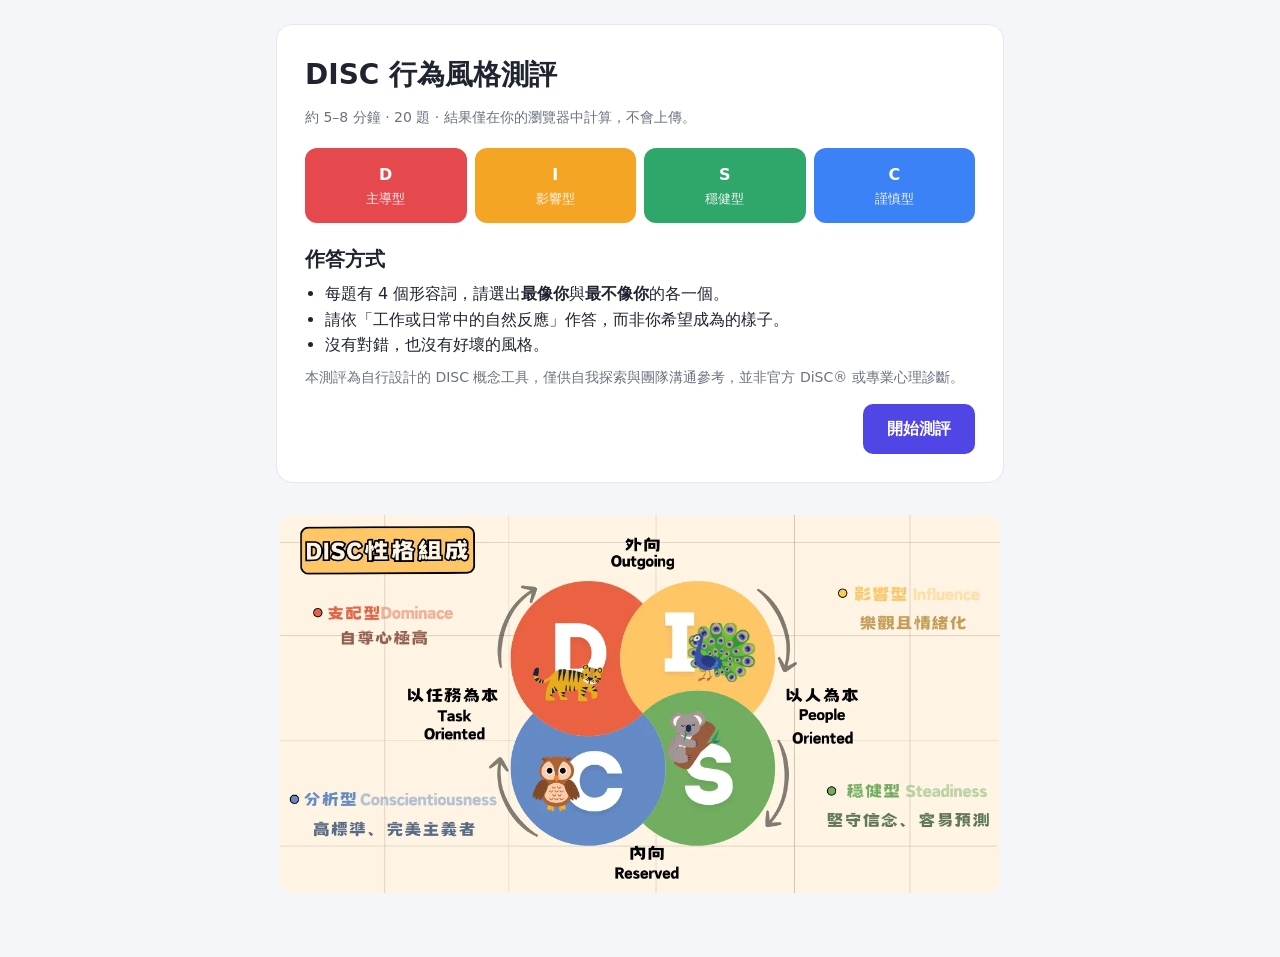
==== index.html @ 5b5394c9 "Add files via upload" ====
<!DOCTYPE html>
<html lang="zh-Hant">
<head>
<meta charset="UTF-8">
<meta name="viewport" content="width=device-width, initial-scale=1">
<title>DISC 行為風格測評</title>
<style>
  :root {
    --bg:#f5f6fa; --card:#fff; --text:#1f2430; --muted:#6b7280; --line:#e5e7eb;
    --D:#e5484d; --I:#f5a524; --S:#2fa66a; --C:#3b82f6; --accent:#4f46e5;
  }
  @media (prefers-color-scheme: dark) {
    :root { --bg:#12141a; --card:#1c1f28; --text:#eceef4; --muted:#9aa1b0; --line:#2c303c; }
  }
  * { box-sizing:border-box; }
  body { margin:0; background:var(--bg); color:var(--text);
    font-family:"Noto Sans TC","Microsoft JhengHei",system-ui,sans-serif; line-height:1.6; }
  .wrap { max-width:760px; margin:0 auto; padding:24px 16px 64px; }
  .card { background:var(--card); border:1px solid var(--line); border-radius:16px; padding:28px; }
  .footer-img { display:block; width:100%; max-width:720px; height:auto; margin:32px auto 0; border-radius:12px; }
  h1 { margin:0 0 8px; font-size:28px; }
  h2 { margin:0 0 4px; font-size:20px; }
  p { margin:8px 0; }
  .muted { color:var(--muted); font-size:14px; }
  .quad { display:grid; grid-template-columns:repeat(4,1fr); gap:8px; margin:20px 0; }
  .quad div { border-radius:12px; padding:14px 6px; text-align:center; color:#fff; font-weight:700; }
  .quad small { display:block; font-weight:400; opacity:.9; }
  button { font:inherit; cursor:pointer; border:0; border-radius:10px; padding:12px 24px;
    background:var(--accent); color:#fff; font-weight:600; }
  button.ghost { background:transparent; color:var(--text); border:1px solid var(--line); }
  button:disabled { opacity:.4; cursor:not-allowed; }
  .bar { height:8px; background:var(--line); border-radius:99px; overflow:hidden; margin:12px 0 20px; }
  .bar i { display:block; height:100%; background:var(--accent); width:0; transition:width .3s; }
  table { width:100%; border-collapse:collapse; margin:12px 0; }
  th { font-size:13px; color:var(--muted); font-weight:500; padding:4px 8px; }
  td { padding:10px 8px; border-top:1px solid var(--line); }
  td.pick { text-align:center; width:64px; }
  input[type=radio] { width:20px; height:20px; accent-color:var(--accent); cursor:pointer; }
  input[type=radio]:disabled { opacity:.25; cursor:not-allowed; }
  .row { display:flex; justify-content:space-between; gap:12px; margin-top:16px; flex-wrap:wrap; }
  .res-bar { display:flex; align-items:center; gap:10px; margin:10px 0; }
  .res-bar b { width:110px; flex:none; }
  .res-bar .track { flex:1; height:22px; background:var(--line); border-radius:8px; overflow:hidden; }
  .res-bar .fill { height:100%; border-radius:8px; }
  .res-bar span { width:44px; text-align:right; font-variant-numeric:tabular-nums; }
  .tag { display:inline-block; color:#fff; border-radius:8px; padding:2px 10px; font-weight:700; margin-right:6px; }
  ul { padding-left:20px; margin:6px 0; }
  .hidden { display:none; }
  @media print { button, .bar { display:none; } body { background:#fff; } }
</style>
</head>
<body>
<div class="wrap">

  <section id="intro" class="card">
    <h1>DISC 行為風格測評</h1>
    <p class="muted">約 5–8 分鐘 · 20 題 · 結果僅在你的瀏覽器中計算，不會上傳。</p>
    <div class="quad">
      <div style="background:var(--D)">D<small>主導型</small></div>
      <div style="background:var(--I)">I<small>影響型</small></div>
      <div style="background:var(--S)">S<small>穩健型</small></div>
      <div style="background:var(--C)">C<small>謹慎型</small></div>
    </div>
    <h2>作答方式</h2>
    <ul>
      <li>每題有 4 個形容詞，請選出<b>最像你</b>與<b>最不像你</b>的各一個。</li>
      <li>請依「工作或日常中的自然反應」作答，而非你希望成為的樣子。</li>
      <li>沒有對錯，也沒有好壞的風格。</li>
    </ul>
    <p class="muted">本測評為自行設計的 DISC 概念工具，僅供自我探索與團隊溝通參考，並非官方 DiSC® 或專業心理診斷。</p>
    <div class="row"><span></span><button id="start">開始測評</button></div>
  </section>

  <section id="quiz" class="card hidden">
    <div class="muted" id="progressText"></div>
    <div class="bar"><i id="progressBar"></i></div>
    <h2>哪一個最像你？哪一個最不像你？</h2>
    <table>
      <thead><tr><th style="text-align:left">形容詞</th><th>最像</th><th>最不像</th></tr></thead>
      <tbody id="options"></tbody>
    </table>
    <div class="row">
      <button class="ghost" id="prev">上一題</button>
      <button id="next" disabled>下一題</button>
    </div>
  </section>

  <section id="result" class="card hidden"></section>

  <img class="footer-img" src="人類圖-1-1.webp" alt="DISC 性格組成：支配型、影響型、穩健型、分析型">

</div>

<script>
const TYPES = {
  D:{name:"主導型 Dominance",color:"var(--D)",
     summary:"你重視結果與速度，喜歡掌控局面、迎接挑戰，做決定果斷直接。",
     strengths:["行動力強、決策迅速","敢於承擔風險與責任","目標導向，能推動事情向前"],
     watch:["可能顯得強勢或缺乏耐心","容易忽略他人感受與細節"],
     tips:"溝通時：直接講重點與結果，給予選擇與自主權。"},
  I:{name:"影響型 Influence",color:"var(--I)",
     summary:"你熱情外向、善於表達，重視人際互動與被認可，能帶動團隊氣氛。",
     strengths:["感染力強、善於激勵他人","樂觀、富創意","擅長建立人脈與說服"],
     watch:["可能不夠專注於細節與執行","容易衝動或難以按時完成"],
     tips:"溝通時：保持友善與熱度，給予肯定，並留空間讓對方發表想法。"},
  S:{name:"穩健型 Steadiness",color:"var(--S)",
     summary:"你耐心可靠、重視和諧與合作，是團隊中穩定、體貼的支持力量。",
     strengths:["善於傾聽、值得信賴","穩定持久、忠誠","能化解衝突、支持他人"],
     watch:["面對變動可能較慢適應","不易表達異議或拒絕他人"],
     tips:"溝通時：給予充分時間與安全感，說明變動的原因並循序漸進。"},
  C:{name:"謹慎型 Conscientiousness",color:"var(--C)",
     summary:"你重視品質、邏輯與正確性，做事有條理，決策前會仔細分析。",
     strengths:["嚴謹精確、注重細節","分析力與規劃力強","遵守標準，品質穩定"],
     watch:["可能過度追求完美而拖延","顯得挑剔或較不易表達情感"],
     tips:"溝通時：提供事實與數據，給予思考時間，保持條理清楚。"}
};

const WORDS = {
  D:["果斷","直接","強勢","好競爭","有決心","敢冒險","追求結果","獨立","自信","愛主導","大膽","坦率","急性子","要求高","行動導向","愛挑戰","有魄力","堅定","勇於承擔","重效率"],
  I:["熱情","外向","樂觀","健談","有說服力","活潑","愛社交","幽默","富想像力","鼓舞人心","親切","有感染力","愛表達","隨性","好玩","充滿活力","善於激勵","開朗","喜歡被讚賞","創意十足"],
  S:["耐心","體貼","穩定","忠誠","好相處","善於傾聽","溫和","可靠","支持他人","謙和","平靜","包容","願意配合","知足","重和諧","持之以恆","細心關懷","低調","守信","不愛衝突"],
  C:["謹慎","精確","有條理","善分析","講邏輯","完美主義","重細節","守規則","客觀","嚴謹","理性","重品質","有系統","愛思考","保守","注重事實","按部就班","審慎","講求準確","自律"]
};

function shuffle(a){ a=a.slice(); for(let i=a.length-1;i>0;i--){const j=Math.floor(Math.random()*(i+1));[a[i],a[j]]=[a[j],a[i]];} return a; }

const N = 20;
const questions = Array.from({length:N},(_,i)=>
  shuffle(["D","I","S","C"]).map(t=>({t,w:WORDS[t][i]})));
const answers = Array.from({length:N},()=>({most:null,least:null}));
let cur = 0;

const $ = id => document.getElementById(id);
const show = id => ["intro","quiz","result"].forEach(s=>$(s).classList.toggle("hidden",s!==id));

function render(){
  $("progressText").textContent = `第 ${cur+1} / ${N} 題`;
  $("progressBar").style.width = (cur/N*100)+"%";
  const a = answers[cur];
  $("options").innerHTML = questions[cur].map((o,k)=>`
    <tr><td>${o.w}</td>
      <td class="pick"><input type="radio" name="most" value="${k}" ${a.most===k?"checked":""} ${a.least===k?"disabled":""}></td>
      <td class="pick"><input type="radio" name="least" value="${k}" ${a.least===k?"checked":""} ${a.most===k?"disabled":""}></td>
    </tr>`).join("");
  $("prev").disabled = cur===0;
  $("next").textContent = cur===N-1 ? "查看結果" : "下一題";
  $("next").disabled = a.most===null || a.least===null;
}

$("options").addEventListener("change",e=>{
  const el=e.target; if(el.type!=="radio") return;
  answers[cur][el.name] = +el.value;
  render();
});
$("start").onclick = ()=>{ show("quiz"); render(); };
$("prev").onclick = ()=>{ if(cur>0){cur--;render();} };
$("next").onclick = ()=>{ if(cur<N-1){cur++;render();} else finish(); };

function finish(){
  const raw = {D:0,I:0,S:0,C:0};
  answers.forEach((a,i)=>{
    raw[questions[i][a.most].t]++;
    raw[questions[i][a.least].t]--;
  });
  // 範圍 -N..N 轉成 0..100
  const score = {};
  for(const t in raw) score[t] = Math.round((raw[t]+N)/(2*N)*100);
  const order = Object.keys(score).sort((a,b)=>score[b]-score[a]);
  const top = order[0];
  const second = score[order[1]] >= score[top]-8 ? order[1] : null; // 接近則視為混合風格
  const primary = second ? [top,second] : [top];

  const bars = order.map(t=>`
    <div class="res-bar"><b>${t} ${TYPES[t].name.split(" ")[0]}</b>
      <div class="track"><div class="fill" style="width:${score[t]}%;background:${TYPES[t].color}"></div></div>
      <span>${score[t]}</span></div>`).join("");

  const detail = primary.map(t=>{
    const x=TYPES[t];
    return `<h2 style="margin-top:20px"><span class="tag" style="background:${x.color}">${t}</span>${x.name}</h2>
      <p>${x.summary}</p>
      <b>優勢</b><ul>${x.strengths.map(s=>`<li>${s}</li>`).join("")}</ul>
      <b>需留意</b><ul>${x.watch.map(s=>`<li>${s}</li>`).join("")}</ul>
      <p><b>💬 ${x.tips}</b></p>`;
  }).join("");

  $("result").innerHTML = `
    <h1>你的風格：${primary.join(" / ")}</h1>
    <p class="muted">${second?"你的前兩項分數接近，屬於混合風格。":"你有明顯偏好的主要風格。"}分數越高代表該傾向越明顯（0–100）。</p>
    ${bars}${detail}
    <p class="muted" style="margin-top:24px">DISC 描述的是行為傾向，會隨情境而變，且每個人都同時具有四種面向。結果僅供參考。</p>
    <div class="row"><button class="ghost" onclick="window.print()">列印 / 存成 PDF</button>
      <button id="again">重新測評</button></div>`;
  $("again").onclick = ()=>location.reload();
  show("result");
  window.scrollTo(0,0);
}
</script>
</body>
</html>
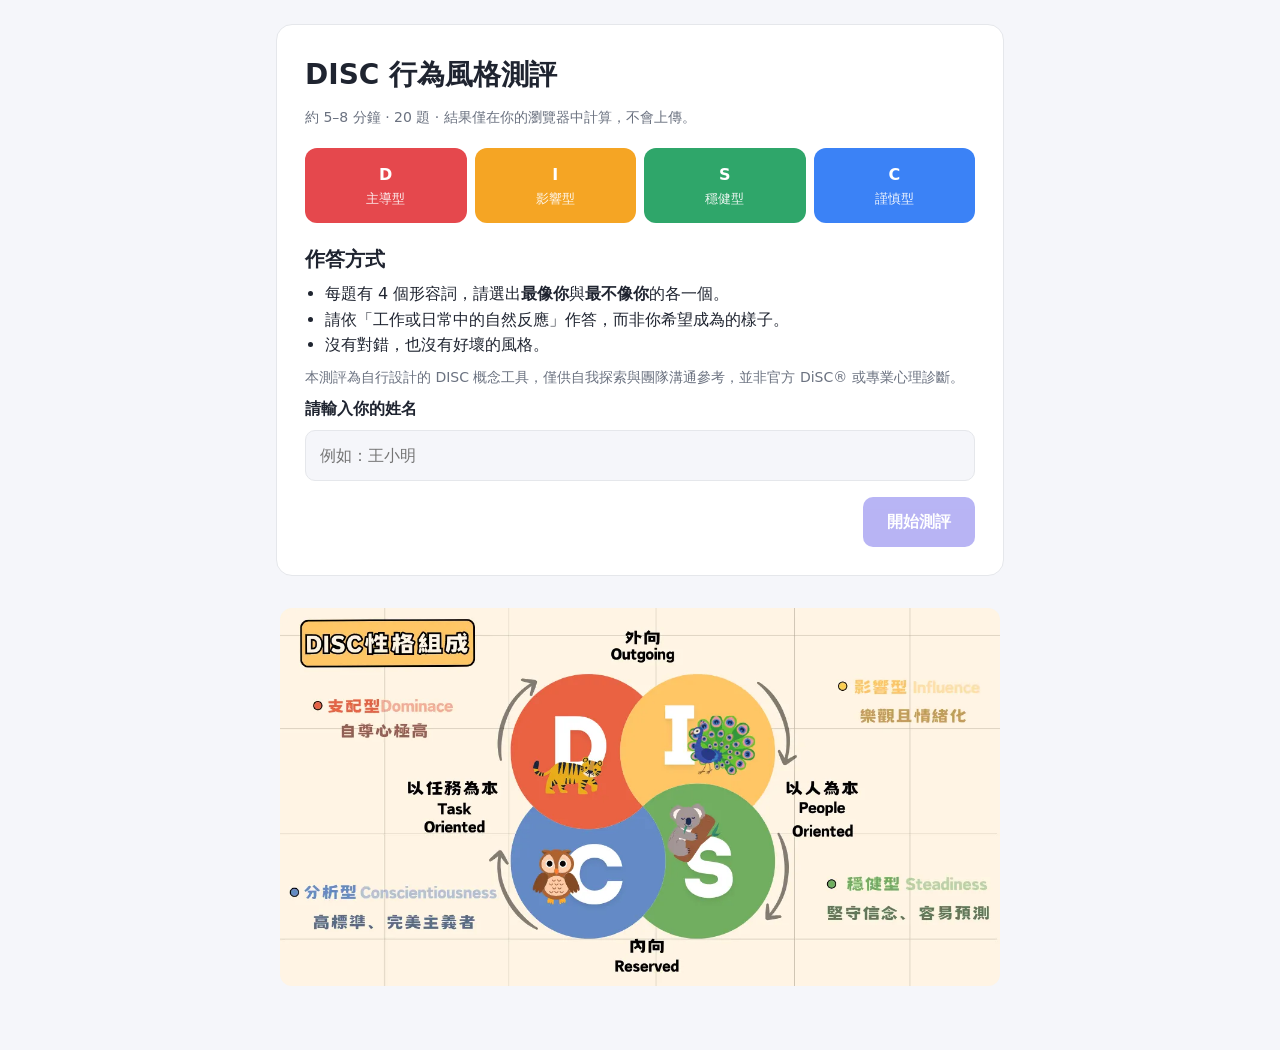
==== commit 7420c69c: "Add files via upload" ====
--- a/index.html
+++ b/index.html
@@ -45,6 +45,9 @@
   .res-bar span { width:44px; text-align:right; font-variant-numeric:tabular-nums; }
   .tag { display:inline-block; color:#fff; border-radius:8px; padding:2px 10px; font-weight:700; margin-right:6px; }
   ul { padding-left:20px; margin:6px 0; }
+  input[type=text] { display:block; width:100%; font:inherit; margin-top:8px; padding:12px 14px;
+    border:1px solid var(--line); border-radius:10px; background:var(--bg); color:var(--text); }
+  input[type=text]:focus { outline:2px solid var(--accent); border-color:transparent; }
   .hidden { display:none; }
   @media print { button, .bar { display:none; } body { background:#fff; } }
 </style>
@@ -68,7 +71,9 @@
       <li>沒有對錯，也沒有好壞的風格。</li>
     </ul>
     <p class="muted">本測評為自行設計的 DISC 概念工具，僅供自我探索與團隊溝通參考，並非官方 DiSC® 或專業心理診斷。</p>
-    <div class="row"><span></span><button id="start">開始測評</button></div>
+    <label for="userName"><b>請輸入你的姓名</b></label>
+    <input id="userName" type="text" maxlength="30" placeholder="例如：王小明" autocomplete="name">
+    <div class="row"><span class="muted" id="nameHint"></span><button id="start" disabled>開始測評</button></div>
   </section>
 
   <section id="quiz" class="card hidden">
@@ -152,7 +157,19 @@
   answers[cur][el.name] = +el.value;
   render();
 });
-$("start").onclick = ()=>{ show("quiz"); render(); };
+let userName = "";
+const esc = s => s.replace(/[&<>"']/g,c=>({"&":"&amp;","<":"&lt;",">":"&gt;",'"':"&quot;","'":"&#39;"}[c]));
+$("userName").addEventListener("input",e=>{
+  $("start").disabled = e.target.value.trim()==="";
+});
+$("userName").addEventListener("keydown",e=>{
+  if(e.key==="Enter" && !$("start").disabled) $("start").click();
+});
+$("start").onclick = ()=>{
+  userName = $("userName").value.trim();
+  if(!userName) return;
+  show("quiz"); render();
+};
 $("prev").onclick = ()=>{ if(cur>0){cur--;render();} };
 $("next").onclick = ()=>{ if(cur<N-1){cur++;render();} else finish(); };
 
@@ -185,6 +202,7 @@
   }).join("");
 
   $("result").innerHTML = `
+    <p class="muted" style="margin:0">${esc(userName)} 的測評結果</p>
     <h1>你的風格：${primary.join(" / ")}</h1>
     <p class="muted">${second?"你的前兩項分數接近，屬於混合風格。":"你有明顯偏好的主要風格。"}分數越高代表該傾向越明顯（0–100）。</p>
     ${bars}${detail}
@@ -194,6 +212,39 @@
   $("again").onclick = ()=>location.reload();
   show("result");
   window.scrollTo(0,0);
+  saveResult(score, primary);
+}
+
+// ===== Supabase（專案：Test0920）=====
+const SUPABASE_URL = "https://rgtgwmbbbdbygasoknuv.supabase.co";
+const SUPABASE_KEY = "sb_publishable_DjB0CSECYgCGf4dS1HMuLA_wSjnFah7"; // 公開金鑰，資料表以 RLS 限制為僅可新增
+
+async function saveResult(score, primary){
+  const note = document.createElement("p");
+  note.className = "muted";
+  note.textContent = "正在儲存結果…";
+  $("result").appendChild(note);
+  try {
+    const res = await fetch(`${SUPABASE_URL}/rest/v1/disc_results`, {
+      method:"POST",
+      headers:{
+        "apikey":SUPABASE_KEY,
+        "Authorization":`Bearer ${SUPABASE_KEY}`,
+        "Content-Type":"application/json",
+        "Prefer":"return=minimal"
+      },
+      body:JSON.stringify({
+        user_name:userName,
+        score_d:score.D, score_i:score.I, score_s:score.S, score_c:score.C,
+        primary_types:primary
+      })
+    });
+    if(!res.ok) throw new Error(await res.text());
+    note.textContent = "✅ 結果已儲存。";
+  } catch(err){
+    console.error(err);
+    note.textContent = "⚠️ 結果儲存失敗，請檢查網路後重新測評。";
+  }
 }
 </script>
 </body>
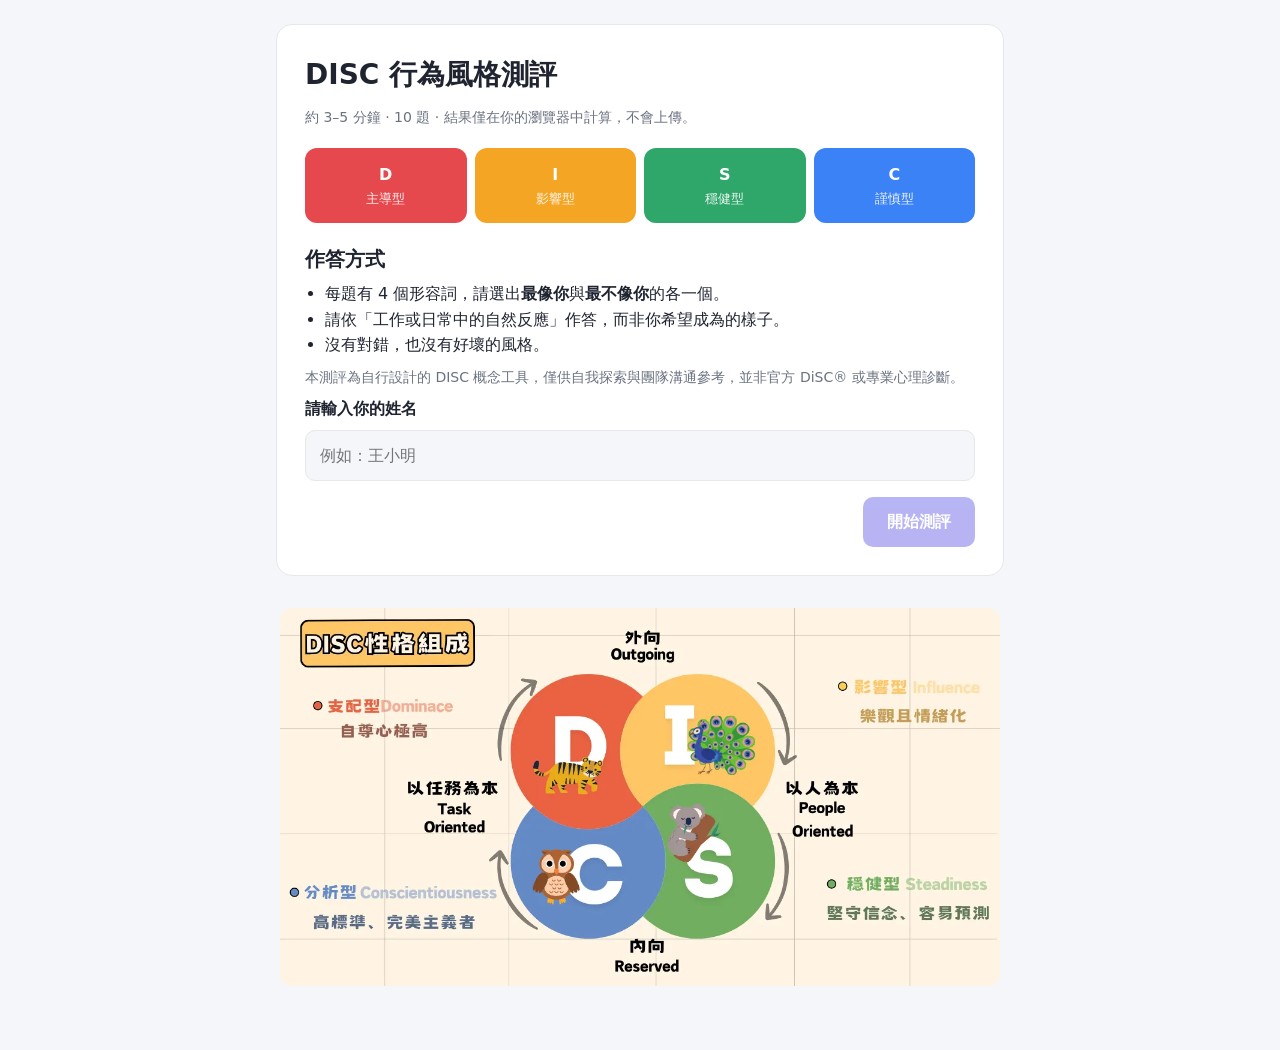
==== commit 241b9745: "Add files via upload" ====
--- a/index.html
+++ b/index.html
@@ -57,7 +57,7 @@
 
   <section id="intro" class="card">
     <h1>DISC 行為風格測評</h1>
-    <p class="muted">約 5–8 分鐘 · 20 題 · 結果僅在你的瀏覽器中計算，不會上傳。</p>
+    <p class="muted">約 3–5 分鐘 · 10 題 · 結果僅在你的瀏覽器中計算，不會上傳。</p>
     <div class="quad">
       <div style="background:var(--D)">D<small>主導型</small></div>
       <div style="background:var(--I)">I<small>影響型</small></div>
@@ -129,7 +129,7 @@
 
 function shuffle(a){ a=a.slice(); for(let i=a.length-1;i>0;i--){const j=Math.floor(Math.random()*(i+1));[a[i],a[j]]=[a[j],a[i]];} return a; }
 
-const N = 20;
+const N = 10;
 const questions = Array.from({length:N},(_,i)=>
   shuffle(["D","I","S","C"]).map(t=>({t,w:WORDS[t][i]})));
 const answers = Array.from({length:N},()=>({most:null,least:null}));
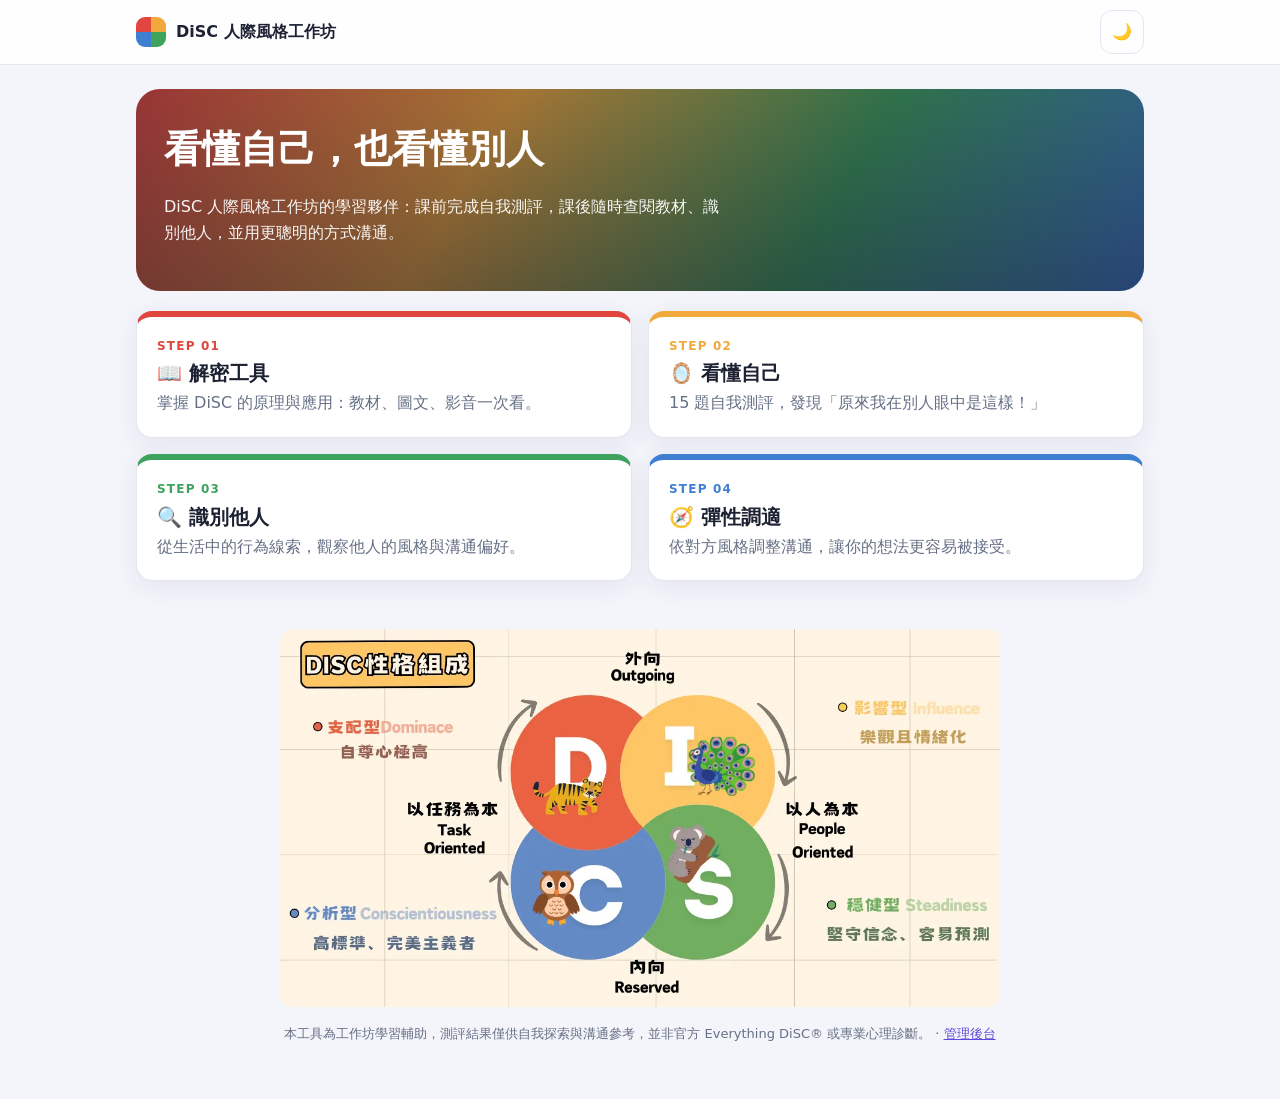
==== commit dfb792c7: "Add files via upload" ====
--- a/index.html
+++ b/index.html
@@ -3,249 +3,26 @@
 <head>
 <meta charset="UTF-8">
 <meta name="viewport" content="width=device-width, initial-scale=1">
-<title>DISC 行為風格測評</title>
-<style>
-  :root {
-    --bg:#f5f6fa; --card:#fff; --text:#1f2430; --muted:#6b7280; --line:#e5e7eb;
-    --D:#e5484d; --I:#f5a524; --S:#2fa66a; --C:#3b82f6; --accent:#4f46e5;
-  }
-  @media (prefers-color-scheme: dark) {
-    :root { --bg:#12141a; --card:#1c1f28; --text:#eceef4; --muted:#9aa1b0; --line:#2c303c; }
-  }
-  * { box-sizing:border-box; }
-  body { margin:0; background:var(--bg); color:var(--text);
-    font-family:"Noto Sans TC","Microsoft JhengHei",system-ui,sans-serif; line-height:1.6; }
-  .wrap { max-width:760px; margin:0 auto; padding:24px 16px 64px; }
-  .card { background:var(--card); border:1px solid var(--line); border-radius:16px; padding:28px; }
-  .footer-img { display:block; width:100%; max-width:720px; height:auto; margin:32px auto 0; border-radius:12px; }
-  h1 { margin:0 0 8px; font-size:28px; }
-  h2 { margin:0 0 4px; font-size:20px; }
-  p { margin:8px 0; }
-  .muted { color:var(--muted); font-size:14px; }
-  .quad { display:grid; grid-template-columns:repeat(4,1fr); gap:8px; margin:20px 0; }
-  .quad div { border-radius:12px; padding:14px 6px; text-align:center; color:#fff; font-weight:700; }
-  .quad small { display:block; font-weight:400; opacity:.9; }
-  button { font:inherit; cursor:pointer; border:0; border-radius:10px; padding:12px 24px;
-    background:var(--accent); color:#fff; font-weight:600; }
-  button.ghost { background:transparent; color:var(--text); border:1px solid var(--line); }
-  button:disabled { opacity:.4; cursor:not-allowed; }
-  .bar { height:8px; background:var(--line); border-radius:99px; overflow:hidden; margin:12px 0 20px; }
-  .bar i { display:block; height:100%; background:var(--accent); width:0; transition:width .3s; }
-  table { width:100%; border-collapse:collapse; margin:12px 0; }
-  th { font-size:13px; color:var(--muted); font-weight:500; padding:4px 8px; }
-  td { padding:10px 8px; border-top:1px solid var(--line); }
-  td.pick { text-align:center; width:64px; }
-  input[type=radio] { width:20px; height:20px; accent-color:var(--accent); cursor:pointer; }
-  input[type=radio]:disabled { opacity:.25; cursor:not-allowed; }
-  .row { display:flex; justify-content:space-between; gap:12px; margin-top:16px; flex-wrap:wrap; }
-  .res-bar { display:flex; align-items:center; gap:10px; margin:10px 0; }
-  .res-bar b { width:110px; flex:none; }
-  .res-bar .track { flex:1; height:22px; background:var(--line); border-radius:8px; overflow:hidden; }
-  .res-bar .fill { height:100%; border-radius:8px; }
-  .res-bar span { width:44px; text-align:right; font-variant-numeric:tabular-nums; }
-  .tag { display:inline-block; color:#fff; border-radius:8px; padding:2px 10px; font-weight:700; margin-right:6px; }
-  ul { padding-left:20px; margin:6px 0; }
-  input[type=text] { display:block; width:100%; font:inherit; margin-top:8px; padding:12px 14px;
-    border:1px solid var(--line); border-radius:10px; background:var(--bg); color:var(--text); }
-  input[type=text]:focus { outline:2px solid var(--accent); border-color:transparent; }
-  .hidden { display:none; }
-  @media print { button, .bar { display:none; } body { background:#fff; } }
-</style>
+<title>DiSC 人際風格工作坊</title>
+<link rel="stylesheet" href="css/style.css">
 </head>
 <body>
-<div class="wrap">
+<header class="topbar"><div class="topbar-in">
+  <a class="brand" href="#/"><span class="logo"><i></i><i></i><i></i><i></i></span><span>DiSC 人際風格工作坊</span></a>
+  <span class="spacer"></span>
+  <button class="ghost icon" id="themeBtn" title="切換淺色／深色">🌙</button>
+</div></header>
 
-  <section id="intro" class="card">
-    <h1>DISC 行為風格測評</h1>
-    <p class="muted">約 3–5 分鐘 · 10 題 · 結果僅在你的瀏覽器中計算，不會上傳。</p>
-    <div class="quad">
-      <div style="background:var(--D)">D<small>主導型</small></div>
-      <div style="background:var(--I)">I<small>影響型</small></div>
-      <div style="background:var(--S)">S<small>穩健型</small></div>
-      <div style="background:var(--C)">C<small>謹慎型</small></div>
-    </div>
-    <h2>作答方式</h2>
-    <ul>
-      <li>每題有 4 個形容詞，請選出<b>最像你</b>與<b>最不像你</b>的各一個。</li>
-      <li>請依「工作或日常中的自然反應」作答，而非你希望成為的樣子。</li>
-      <li>沒有對錯，也沒有好壞的風格。</li>
-    </ul>
-    <p class="muted">本測評為自行設計的 DISC 概念工具，僅供自我探索與團隊溝通參考，並非官方 DiSC® 或專業心理診斷。</p>
-    <label for="userName"><b>請輸入你的姓名</b></label>
-    <input id="userName" type="text" maxlength="30" placeholder="例如：王小明" autocomplete="name">
-    <div class="row"><span class="muted" id="nameHint"></span><button id="start" disabled>開始測評</button></div>
-  </section>
+<main class="wrap" id="app"><p class="muted">載入中…</p></main>
 
-  <section id="quiz" class="card hidden">
-    <div class="muted" id="progressText"></div>
-    <div class="bar"><i id="progressBar"></i></div>
-    <h2>哪一個最像你？哪一個最不像你？</h2>
-    <table>
-      <thead><tr><th style="text-align:left">形容詞</th><th>最像</th><th>最不像</th></tr></thead>
-      <tbody id="options"></tbody>
-    </table>
-    <div class="row">
-      <button class="ghost" id="prev">上一題</button>
-      <button id="next" disabled>下一題</button>
-    </div>
-  </section>
+<footer class="wrap" style="padding-top:0">
+  <img src="人類圖-1-1.webp" alt="DiSC 性格組成：支配型、影響型、穩健型、分析型" style="display:block;width:100%;max-width:720px;margin:0 auto;border-radius:12px">
+  <p class="muted small" style="text-align:center;margin-top:16px">
+    本工具為工作坊學習輔助，測評結果僅供自我探索與溝通參考，並非官方 Everything DiSC® 或專業心理診斷。
+    · <a href="admin.html">管理後台</a></p>
+</footer>
 
-  <section id="result" class="card hidden"></section>
-
-  <img class="footer-img" src="人類圖-1-1.webp" alt="DISC 性格組成：支配型、影響型、穩健型、分析型">
-
-</div>
-
-<script>
-const TYPES = {
-  D:{name:"主導型 Dominance",color:"var(--D)",
-     summary:"你重視結果與速度，喜歡掌控局面、迎接挑戰，做決定果斷直接。",
-     strengths:["行動力強、決策迅速","敢於承擔風險與責任","目標導向，能推動事情向前"],
-     watch:["可能顯得強勢或缺乏耐心","容易忽略他人感受與細節"],
-     tips:"溝通時：直接講重點與結果，給予選擇與自主權。"},
-  I:{name:"影響型 Influence",color:"var(--I)",
-     summary:"你熱情外向、善於表達，重視人際互動與被認可，能帶動團隊氣氛。",
-     strengths:["感染力強、善於激勵他人","樂觀、富創意","擅長建立人脈與說服"],
-     watch:["可能不夠專注於細節與執行","容易衝動或難以按時完成"],
-     tips:"溝通時：保持友善與熱度，給予肯定，並留空間讓對方發表想法。"},
-  S:{name:"穩健型 Steadiness",color:"var(--S)",
-     summary:"你耐心可靠、重視和諧與合作，是團隊中穩定、體貼的支持力量。",
-     strengths:["善於傾聽、值得信賴","穩定持久、忠誠","能化解衝突、支持他人"],
-     watch:["面對變動可能較慢適應","不易表達異議或拒絕他人"],
-     tips:"溝通時：給予充分時間與安全感，說明變動的原因並循序漸進。"},
-  C:{name:"謹慎型 Conscientiousness",color:"var(--C)",
-     summary:"你重視品質、邏輯與正確性，做事有條理，決策前會仔細分析。",
-     strengths:["嚴謹精確、注重細節","分析力與規劃力強","遵守標準，品質穩定"],
-     watch:["可能過度追求完美而拖延","顯得挑剔或較不易表達情感"],
-     tips:"溝通時：提供事實與數據，給予思考時間，保持條理清楚。"}
-};
-
-const WORDS = {
-  D:["果斷","直接","強勢","好競爭","有決心","敢冒險","追求結果","獨立","自信","愛主導","大膽","坦率","急性子","要求高","行動導向","愛挑戰","有魄力","堅定","勇於承擔","重效率"],
-  I:["熱情","外向","樂觀","健談","有說服力","活潑","愛社交","幽默","富想像力","鼓舞人心","親切","有感染力","愛表達","隨性","好玩","充滿活力","善於激勵","開朗","喜歡被讚賞","創意十足"],
-  S:["耐心","體貼","穩定","忠誠","好相處","善於傾聽","溫和","可靠","支持他人","謙和","平靜","包容","願意配合","知足","重和諧","持之以恆","細心關懷","低調","守信","不愛衝突"],
-  C:["謹慎","精確","有條理","善分析","講邏輯","完美主義","重細節","守規則","客觀","嚴謹","理性","重品質","有系統","愛思考","保守","注重事實","按部就班","審慎","講求準確","自律"]
-};
-
-function shuffle(a){ a=a.slice(); for(let i=a.length-1;i>0;i--){const j=Math.floor(Math.random()*(i+1));[a[i],a[j]]=[a[j],a[i]];} return a; }
-
-const N = 10;
-const questions = Array.from({length:N},(_,i)=>
-  shuffle(["D","I","S","C"]).map(t=>({t,w:WORDS[t][i]})));
-const answers = Array.from({length:N},()=>({most:null,least:null}));
-let cur = 0;
-
-const $ = id => document.getElementById(id);
-const show = id => ["intro","quiz","result"].forEach(s=>$(s).classList.toggle("hidden",s!==id));
-
-function render(){
-  $("progressText").textContent = `第 ${cur+1} / ${N} 題`;
-  $("progressBar").style.width = (cur/N*100)+"%";
-  const a = answers[cur];
-  $("options").innerHTML = questions[cur].map((o,k)=>`
-    <tr><td>${o.w}</td>
-      <td class="pick"><input type="radio" name="most" value="${k}" ${a.most===k?"checked":""} ${a.least===k?"disabled":""}></td>
-      <td class="pick"><input type="radio" name="least" value="${k}" ${a.least===k?"checked":""} ${a.most===k?"disabled":""}></td>
-    </tr>`).join("");
-  $("prev").disabled = cur===0;
-  $("next").textContent = cur===N-1 ? "查看結果" : "下一題";
-  $("next").disabled = a.most===null || a.least===null;
-}
-
-$("options").addEventListener("change",e=>{
-  const el=e.target; if(el.type!=="radio") return;
-  answers[cur][el.name] = +el.value;
-  render();
-});
-let userName = "";
-const esc = s => s.replace(/[&<>"']/g,c=>({"&":"&amp;","<":"&lt;",">":"&gt;",'"':"&quot;","'":"&#39;"}[c]));
-$("userName").addEventListener("input",e=>{
-  $("start").disabled = e.target.value.trim()==="";
-});
-$("userName").addEventListener("keydown",e=>{
-  if(e.key==="Enter" && !$("start").disabled) $("start").click();
-});
-$("start").onclick = ()=>{
-  userName = $("userName").value.trim();
-  if(!userName) return;
-  show("quiz"); render();
-};
-$("prev").onclick = ()=>{ if(cur>0){cur--;render();} };
-$("next").onclick = ()=>{ if(cur<N-1){cur++;render();} else finish(); };
-
-function finish(){
-  const raw = {D:0,I:0,S:0,C:0};
-  answers.forEach((a,i)=>{
-    raw[questions[i][a.most].t]++;
-    raw[questions[i][a.least].t]--;
-  });
-  // 範圍 -N..N 轉成 0..100
-  const score = {};
-  for(const t in raw) score[t] = Math.round((raw[t]+N)/(2*N)*100);
-  const order = Object.keys(score).sort((a,b)=>score[b]-score[a]);
-  const top = order[0];
-  const second = score[order[1]] >= score[top]-8 ? order[1] : null; // 接近則視為混合風格
-  const primary = second ? [top,second] : [top];
-
-  const bars = order.map(t=>`
-    <div class="res-bar"><b>${t} ${TYPES[t].name.split(" ")[0]}</b>
-      <div class="track"><div class="fill" style="width:${score[t]}%;background:${TYPES[t].color}"></div></div>
-      <span>${score[t]}</span></div>`).join("");
-
-  const detail = primary.map(t=>{
-    const x=TYPES[t];
-    return `<h2 style="margin-top:20px"><span class="tag" style="background:${x.color}">${t}</span>${x.name}</h2>
-      <p>${x.summary}</p>
-      <b>優勢</b><ul>${x.strengths.map(s=>`<li>${s}</li>`).join("")}</ul>
-      <b>需留意</b><ul>${x.watch.map(s=>`<li>${s}</li>`).join("")}</ul>
-      <p><b>💬 ${x.tips}</b></p>`;
-  }).join("");
-
-  $("result").innerHTML = `
-    <p class="muted" style="margin:0">${esc(userName)} 的測評結果</p>
-    <h1>你的風格：${primary.join(" / ")}</h1>
-    <p class="muted">${second?"你的前兩項分數接近，屬於混合風格。":"你有明顯偏好的主要風格。"}分數越高代表該傾向越明顯（0–100）。</p>
-    ${bars}${detail}
-    <p class="muted" style="margin-top:24px">DISC 描述的是行為傾向，會隨情境而變，且每個人都同時具有四種面向。結果僅供參考。</p>
-    <div class="row"><button class="ghost" onclick="window.print()">列印 / 存成 PDF</button>
-      <button id="again">重新測評</button></div>`;
-  $("again").onclick = ()=>location.reload();
-  show("result");
-  window.scrollTo(0,0);
-  saveResult(score, primary);
-}
-
-// ===== Supabase（專案：Test0920）=====
-const SUPABASE_URL = "https://rgtgwmbbbdbygasoknuv.supabase.co";
-const SUPABASE_KEY = "sb_publishable_DjB0CSECYgCGf4dS1HMuLA_wSjnFah7"; // 公開金鑰，資料表以 RLS 限制為僅可新增
-
-async function saveResult(score, primary){
-  const note = document.createElement("p");
-  note.className = "muted";
-  note.textContent = "正在儲存結果…";
-  $("result").appendChild(note);
-  try {
-    const res = await fetch(`${SUPABASE_URL}/rest/v1/disc_results`, {
-      method:"POST",
-      headers:{
-        "apikey":SUPABASE_KEY,
-        "Authorization":`Bearer ${SUPABASE_KEY}`,
-        "Content-Type":"application/json",
-        "Prefer":"return=minimal"
-      },
-      body:JSON.stringify({
-        user_name:userName,
-        score_d:score.D, score_i:score.I, score_s:score.S, score_c:score.C,
-        primary_types:primary
-      })
-    });
-    if(!res.ok) throw new Error(await res.text());
-    note.textContent = "✅ 結果已儲存。";
-  } catch(err){
-    console.error(err);
-    note.textContent = "⚠️ 結果儲存失敗，請檢查網路後重新測評。";
-  }
-}
-</script>
+<script src="js/common.js"></script>
+<script src="js/app.js"></script>
 </body>
 </html>
--- a/css/style.css
+++ b/css/style.css
@@ -0,0 +1,166 @@
+/* DiSC 人際風格工作坊 — 共用樣式（前台＋後台） */
+:root {
+  --bg:#f4f5fb; --surface:#ffffff; --surface2:#eef0f8; --text:#1d2233; --muted:#667085; --line:#e3e6f0;
+  --brand:#5b4bdb; --brand-ink:#ffffff; --shadow:0 6px 24px rgba(30,40,90,.08);
+  --D:#e0463d; --I:#f2a93b; --S:#3da35d; --C:#3f7fd1;
+  --D-soft:#fde8e6; --I-soft:#fef3dc; --S-soft:#e2f4e8; --C-soft:#e3edfa;
+  --ok:#2e9e5b; --warn:#d98a00; --danger:#d23b3b;
+  --radius:16px;
+}
+:root[data-theme="dark"] {
+  --bg:#12141d; --surface:#1b1f2c; --surface2:#242938; --text:#eceff8; --muted:#9aa3b8; --line:#2d3446;
+  --brand:#8b7dff; --brand-ink:#12141d; --shadow:0 6px 24px rgba(0,0,0,.35);
+  --D:#ef6a61; --I:#f5bb5c; --S:#5bc07b; --C:#6a9fe6;
+  --D-soft:#3a2321; --I-soft:#3a3120; --S-soft:#1f3327; --C-soft:#1f2c40;
+}
+* { box-sizing:border-box; }
+html { scroll-behavior:smooth; }
+body { margin:0; background:var(--bg); color:var(--text); line-height:1.65;
+  font-family:"Noto Sans TC","Microsoft JhengHei","PingFang TC",system-ui,sans-serif; }
+a { color:var(--brand); }
+h1,h2,h3 { line-height:1.3; margin:0 0 .5em; }
+h1 { font-size:clamp(26px,5vw,38px); } h2 { font-size:22px; } h3 { font-size:17px; }
+p { margin:.5em 0; }
+.muted { color:var(--muted); } .small { font-size:13px; }
+.hidden { display:none !important; }
+
+/* 版面 */
+.topbar { position:sticky; top:0; z-index:20; background:color-mix(in srgb,var(--surface) 88%,transparent);
+  backdrop-filter:blur(10px); border-bottom:1px solid var(--line); }
+.topbar-in { max-width:1040px; margin:0 auto; padding:10px 16px; display:flex; align-items:center; gap:12px; }
+.brand { display:flex; align-items:center; gap:10px; font-weight:800; text-decoration:none; color:var(--text); cursor:pointer; }
+.logo { display:grid; grid-template-columns:1fr 1fr; width:30px; height:30px; border-radius:9px; overflow:hidden; flex:none; }
+.logo i:nth-child(1){background:var(--D)} .logo i:nth-child(2){background:var(--I)}
+.logo i:nth-child(3){background:var(--C)} .logo i:nth-child(4){background:var(--S)}
+.spacer { flex:1; }
+.wrap { max-width:1040px; margin:0 auto; padding:24px 16px 48px; }
+.narrow { max-width:760px; }
+.card { background:var(--surface); border:1px solid var(--line); border-radius:var(--radius); padding:24px; box-shadow:var(--shadow); }
+.card + .card { margin-top:16px; }
+.grid { display:grid; gap:16px; }
+.grid.c2 { grid-template-columns:repeat(2,1fr); } .grid.c4 { grid-template-columns:repeat(4,1fr); }
+.grid.c3 { grid-template-columns:repeat(3,1fr); }
+@media (max-width:820px){ .grid.c4{grid-template-columns:repeat(2,1fr)} .grid.c3{grid-template-columns:1fr} }
+@media (max-width:560px){ .grid.c2,.grid.c4{grid-template-columns:1fr} .card{padding:18px} }
+
+/* 按鈕與表單 */
+button,.btn { font:inherit; cursor:pointer; border:1px solid transparent; border-radius:12px; padding:10px 18px;
+  background:var(--brand); color:var(--brand-ink); font-weight:700; text-decoration:none; display:inline-flex;
+  align-items:center; gap:6px; transition:transform .08s, opacity .15s; }
+button:hover { opacity:.92; } button:active { transform:scale(.98); }
+button:disabled { opacity:.4; cursor:not-allowed; }
+button.ghost { background:transparent; color:var(--text); border-color:var(--line); }
+button.soft { background:var(--surface2); color:var(--text); }
+button.danger { background:var(--danger); color:#fff; }
+button.sm { padding:5px 11px; font-size:13px; border-radius:9px; }
+button.icon { padding:8px 11px; }
+input[type=text],input[type=password],input[type=number],input[type=url],select,textarea {
+  width:100%; font:inherit; color:var(--text); background:var(--surface2); border:1px solid var(--line);
+  border-radius:10px; padding:10px 12px; }
+textarea { min-height:84px; resize:vertical; }
+input:focus,select:focus,textarea:focus { outline:2px solid var(--brand); border-color:transparent; }
+label.f { display:block; font-weight:700; font-size:14px; margin:12px 0 4px; }
+.row { display:flex; gap:12px; align-items:center; flex-wrap:wrap; }
+.row.between { justify-content:space-between; }
+.switch { display:flex; align-items:center; gap:10px; cursor:pointer; }
+.switch input { width:20px; height:20px; accent-color:var(--brand); }
+
+/* DiSC 標籤 */
+.pill { display:inline-block; padding:2px 10px; border-radius:99px; font-size:12px; font-weight:700; color:#fff; }
+.t-D{--c:var(--D);--cs:var(--D-soft)} .t-I{--c:var(--I);--cs:var(--I-soft)}
+.t-S{--c:var(--S);--cs:var(--S-soft)} .t-C{--c:var(--C);--cs:var(--C-soft)}
+.pill.t-D,.pill.t-I,.pill.t-S,.pill.t-C { background:var(--c); }
+.chip { border:2px solid var(--line); background:var(--surface); color:var(--text); border-radius:12px;
+  padding:8px 16px; font-weight:800; min-width:52px; justify-content:center; }
+.chip.on { background:var(--c,var(--brand)); border-color:var(--c,var(--brand)); color:#fff; }
+.chip.none { --c:var(--muted); }
+
+/* 首頁 */
+.hero { border-radius:24px; padding:36px 28px; color:#fff; position:relative; overflow:hidden;
+  background:linear-gradient(120deg,var(--D) 0%,var(--I) 34%,var(--S) 68%,var(--C) 100%); }
+.hero::after { content:""; position:absolute; inset:0; background:linear-gradient(to bottom,rgba(20,20,40,.35),rgba(20,20,40,.55)); }
+.hero > * { position:relative; z-index:1; }
+.hero p { max-width:560px; opacity:.95; }
+.feature { text-align:left; display:block; width:100%; color:var(--text); background:var(--surface);
+  border:1px solid var(--line); border-top:6px solid var(--c); border-radius:var(--radius); padding:20px;
+  box-shadow:var(--shadow); font-weight:400; position:relative; }
+.feature:hover { transform:translateY(-3px); }
+.feature .no { font-size:12px; font-weight:800; color:var(--c); letter-spacing:.1em; }
+.feature h3 { font-size:20px; margin:4px 0; }
+.feature .lock { position:absolute; top:14px; right:16px; font-size:18px; }
+.feature.locked { opacity:.85; }
+
+/* 測驗 */
+.progress { height:8px; background:var(--surface2); border-radius:99px; overflow:hidden; }
+.progress i { display:block; height:100%; background:linear-gradient(90deg,var(--D),var(--I),var(--S),var(--C)); transition:width .25s; }
+.opt { display:grid; grid-template-columns:1fr auto auto; gap:10px; align-items:center; padding:12px 14px;
+  border:1px solid var(--line); border-radius:12px; margin-top:8px; background:var(--surface2); }
+.opt .lbl { font-weight:500; }
+.mark { border:2px solid var(--line); background:var(--surface); color:var(--muted); padding:6px 12px; border-radius:10px; font-size:13px; }
+.mark.most.on { background:var(--ok); border-color:var(--ok); color:#fff; }
+.mark.least.on { background:var(--danger); border-color:var(--danger); color:#fff; }
+.mark:disabled { opacity:.3; }
+.opt.pick { grid-template-columns:1fr; text-align:left; cursor:pointer; }
+.opt.pick.on { border-color:var(--brand); background:color-mix(in srgb,var(--brand) 14%,var(--surface)); font-weight:700; }
+.notice { background:var(--I-soft); border-left:5px solid var(--I); border-radius:10px; padding:12px 16px; }
+.notice ul { margin:6px 0 0; padding-left:20px; }
+
+/* 結果圖表 */
+.bar-row { display:grid; grid-template-columns:96px 1fr 44px; gap:10px; align-items:center; margin:10px 0; }
+.track { height:24px; background:var(--surface2); border-radius:9px; overflow:hidden; }
+.fill { height:100%; border-radius:9px; background:var(--c); transition:width .6s; }
+.styleBadge { font-size:56px; font-weight:900; letter-spacing:.02em; line-height:1; }
+.circleWrap { width:100%; max-width:280px; margin:0 auto; }
+.circleWrap svg { display:block; width:100%; height:auto; }
+.tips h3 { margin-top:16px; }
+.tips ul { margin:4px 0; padding-left:20px; }
+.box { border-radius:12px; padding:14px 16px; background:var(--cs,var(--surface2)); border-left:5px solid var(--c,var(--brand)); }
+.box + .box { margin-top:12px; }
+.box h3 { margin:0 0 4px; }
+.box ul { margin:4px 0; padding-left:20px; }
+
+/* 教材 */
+.article-item { display:block; text-align:left; width:100%; color:var(--text); background:var(--surface);
+  border:1px solid var(--line); border-radius:14px; padding:16px 18px; font-weight:400; box-shadow:var(--shadow); }
+.article-item strong { font-size:17px; display:block; }
+.blk { margin:14px 0; }
+.blk img,.blk video,.blk iframe { max-width:100%; border-radius:12px; display:block; }
+.blk iframe { width:100%; border:0; }
+.blk .ratio { aspect-ratio:16/9; }
+.blk .pdf { height:560px; }
+.callout { border-radius:12px; padding:12px 16px; border-left:5px solid var(--brand); background:var(--surface2); }
+.callout.tip { border-color:var(--S); background:var(--S-soft); } .callout.warn { border-color:var(--I); background:var(--I-soft); }
+.callout.info { border-color:var(--C); background:var(--C-soft); }
+figcaption { font-size:13px; color:var(--muted); margin-top:4px; }
+
+/* Modal / toast */
+.modal { position:fixed; inset:0; z-index:50; background:rgba(10,12,30,.55); display:grid; place-items:center; padding:16px; }
+.modal .card { max-width:400px; width:100%; }
+#toast { position:fixed; left:50%; bottom:24px; transform:translateX(-50%); background:var(--text); color:var(--bg);
+  padding:10px 18px; border-radius:99px; z-index:60; font-weight:700; opacity:0; pointer-events:none; transition:opacity .2s; }
+#toast.on { opacity:1; }
+
+/* 後台 */
+.admin-layout { display:grid; grid-template-columns:210px 1fr; gap:20px; }
+.sidenav { display:flex; flex-direction:column; gap:6px; position:sticky; top:72px; align-self:start; }
+.sidenav button { background:transparent; color:var(--text); text-align:left; border:1px solid transparent; justify-content:flex-start; }
+.sidenav button.on { background:var(--brand); color:var(--brand-ink); }
+.sidenav .grp { font-size:12px; font-weight:800; color:var(--muted); margin:12px 6px 0; letter-spacing:.08em; }
+@media (max-width:820px){ .admin-layout{grid-template-columns:1fr} .sidenav{position:static;flex-direction:row;flex-wrap:wrap} .sidenav .grp{display:none} }
+table.tbl { width:100%; border-collapse:collapse; font-size:14px; }
+table.tbl th { text-align:left; color:var(--muted); font-weight:700; padding:8px; border-bottom:2px solid var(--line); }
+table.tbl td { padding:8px; border-bottom:1px solid var(--line); vertical-align:middle; }
+.scroll-x { overflow-x:auto; }
+.qcard { border:1px solid var(--line); border-radius:14px; padding:14px; margin-top:12px; background:var(--surface); }
+.qcard .opts { display:grid; gap:8px; margin-top:8px; }
+.optedit { display:grid; grid-template-columns:70px 1fr; gap:8px; align-items:center; }
+.logic { background:var(--surface2); border-radius:12px; padding:14px 16px; font-size:14px; }
+.logic code { background:var(--surface); padding:1px 6px; border-radius:6px; }
+.matrix { display:grid; grid-template-columns:52px repeat(12,1fr); gap:3px; font-size:11px; }
+.matrix .h { text-align:center; font-weight:800; color:var(--muted); padding:4px 0; }
+.matrix button { padding:6px 0; font-size:11px; border-radius:6px; justify-content:center; background:var(--surface2); color:var(--muted); }
+.matrix button.edited { background:var(--brand); color:var(--brand-ink); }
+.matrix button.sel { outline:3px solid var(--I); }
+.blockedit { border:1px dashed var(--line); border-radius:12px; padding:12px; margin-top:10px; background:var(--surface); }
+.stat { text-align:center; } .stat b { font-size:30px; display:block; }
+@media print { .topbar,button,.sidenav,#toast { display:none !important; } body { background:#fff; } }
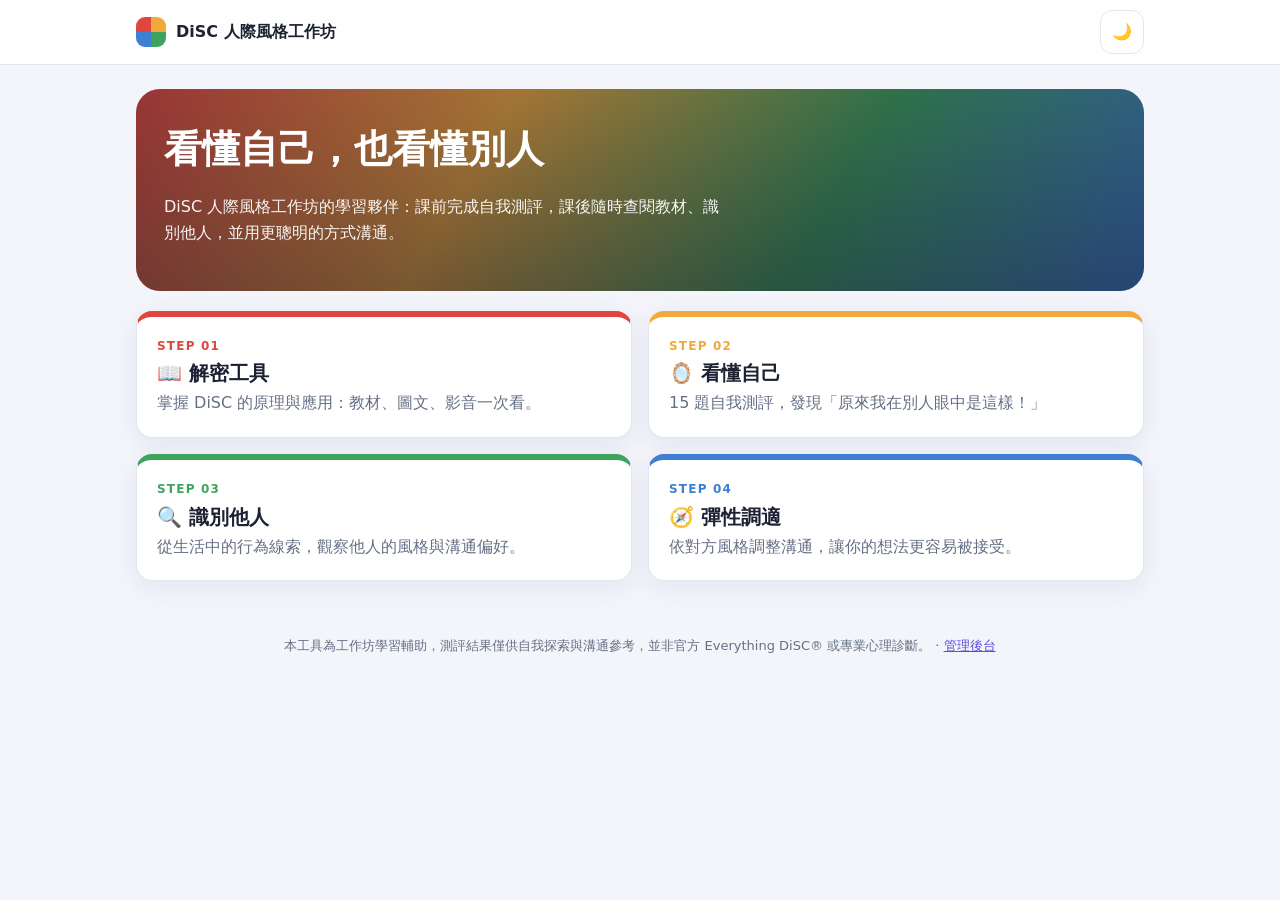
==== commit 23010fe4: "Add files via upload" ====
--- a/index.html
+++ b/index.html
@@ -16,8 +16,7 @@
 <main class="wrap" id="app"><p class="muted">載入中…</p></main>
 
 <footer class="wrap" style="padding-top:0">
-  <img src="人類圖-1-1.webp" alt="DiSC 性格組成：支配型、影響型、穩健型、分析型" style="display:block;width:100%;max-width:720px;margin:0 auto;border-radius:12px">
-  <p class="muted small" style="text-align:center;margin-top:16px">
+  <p class="muted small" style="text-align:center">
     本工具為工作坊學習輔助，測評結果僅供自我探索與溝通參考，並非官方 Everything DiSC® 或專業心理診斷。
     · <a href="admin.html">管理後台</a></p>
 </footer>
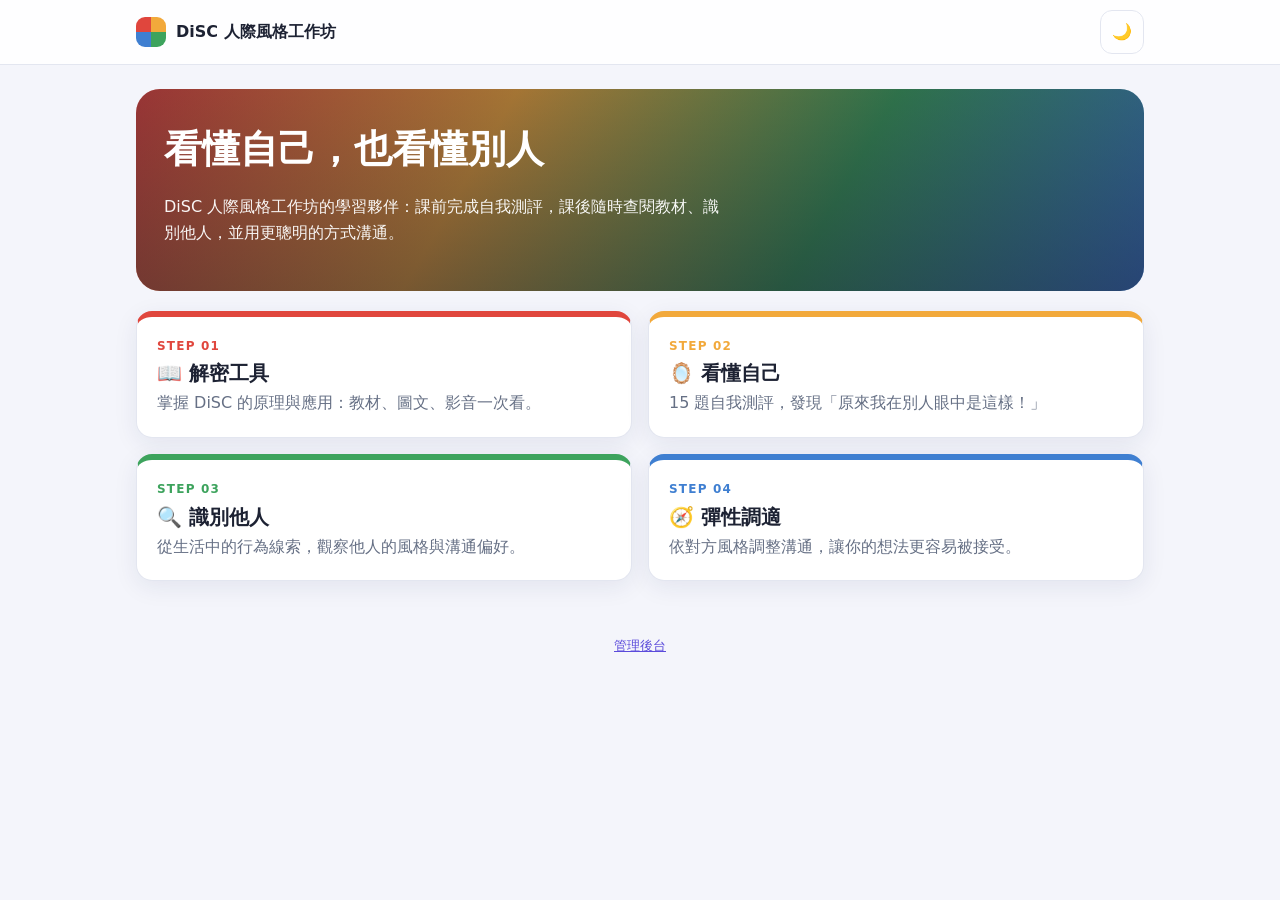
==== commit 6096dd68: "Add files via upload" ====
--- a/index.html
+++ b/index.html
@@ -16,9 +16,7 @@
 <main class="wrap" id="app"><p class="muted">載入中…</p></main>
 
 <footer class="wrap" style="padding-top:0">
-  <p class="muted small" style="text-align:center">
-    本工具為工作坊學習輔助，測評結果僅供自我探索與溝通參考，並非官方 Everything DiSC® 或專業心理診斷。
-    · <a href="admin.html">管理後台</a></p>
+  <p class="muted small" style="text-align:center"><a href="admin.html">管理後台</a></p>
 </footer>
 
 <script src="js/common.js"></script>
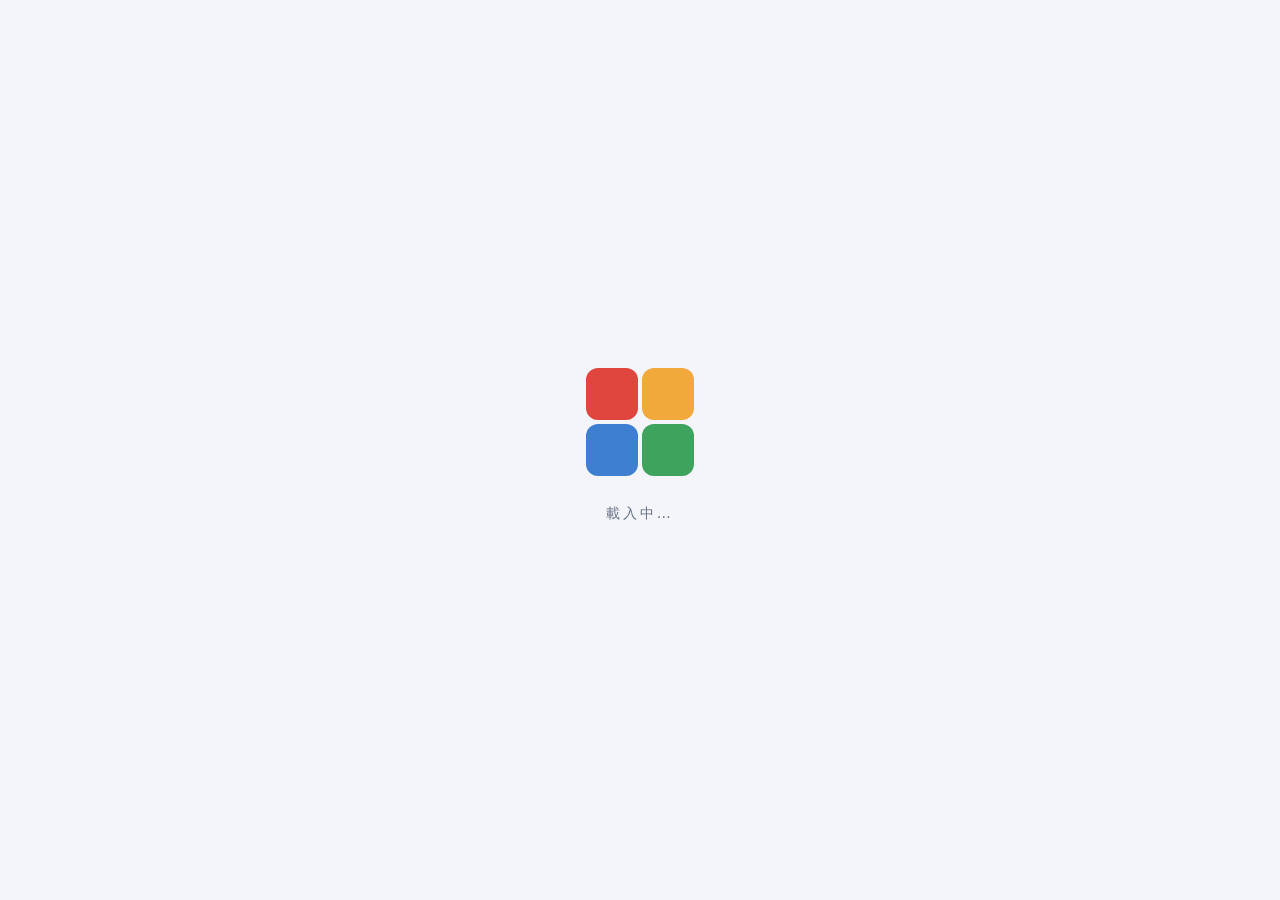
==== commit ba9b7bbd: "Add files via upload" ====
--- a/index.html
+++ b/index.html
@@ -7,17 +7,22 @@
 <link rel="stylesheet" href="css/style.css">
 </head>
 <body>
+<div id="splash" role="status" aria-label="載入中">
+  <div class="splash-in">
+    <div class="sq-grid"><i class="sq sq-d"></i><i class="sq sq-i"></i><i class="sq sq-c"></i><i class="sq sq-s"></i></div>
+    <p class="muted">載入中…</p>
+  </div>
+</div>
+
 <header class="topbar"><div class="topbar-in">
-  <a class="brand" href="#/"><span class="logo"><i></i><i></i><i></i><i></i></span><span>DiSC 人際風格工作坊</span></a>
+  <a class="brand" href="#/"><span class="logo"><i></i><i></i><i></i><i></i></span><span id="brandName">DiSC 人際風格工作坊</span></a>
   <span class="spacer"></span>
   <button class="ghost icon" id="themeBtn" title="切換淺色／深色">🌙</button>
 </div></header>
 
-<main class="wrap" id="app"><p class="muted">載入中…</p></main>
+<main class="wrap" id="app"></main>
 
-<footer class="wrap" style="padding-top:0">
-  <p class="muted small" style="text-align:center"><a href="admin.html">管理後台</a></p>
-</footer>
+<footer class="wrap" id="siteFooter" style="padding-top:0"></footer>
 
 <script src="js/common.js"></script>
 <script src="js/app.js"></script>
--- a/css/style.css
+++ b/css/style.css
@@ -41,7 +41,7 @@
 .grid.c2 { grid-template-columns:repeat(2,1fr); } .grid.c4 { grid-template-columns:repeat(4,1fr); }
 .grid.c3 { grid-template-columns:repeat(3,1fr); }
 @media (max-width:820px){ .grid.c4{grid-template-columns:repeat(2,1fr)} .grid.c3{grid-template-columns:1fr} }
-@media (max-width:560px){ .grid.c2,.grid.c4{grid-template-columns:1fr} .card{padding:18px} }
+@media (max-width:560px){ .grid.c2,.grid.c4{grid-template-columns:1fr} .card{padding:18px} .hero{padding-left:28px;padding-right:28px} }
 
 /* 按鈕與表單 */
 button,.btn { font:inherit; cursor:pointer; border:1px solid transparent; border-radius:12px; padding:10px 18px;
@@ -76,11 +76,11 @@
 .chip.none { --c:var(--muted); }
 
 /* 首頁 */
-.hero { border-radius:24px; padding:36px 28px; color:#fff; position:relative; overflow:hidden;
+.hero { border-radius:24px; padding:36px 84px; color:#fff; position:relative; overflow:hidden;
   background:linear-gradient(120deg,var(--D) 0%,var(--I) 34%,var(--S) 68%,var(--C) 100%); }
 .hero::after { content:""; position:absolute; inset:0; background:linear-gradient(to bottom,rgba(20,20,40,.35),rgba(20,20,40,.55)); }
 .hero > * { position:relative; z-index:1; }
-.hero p { max-width:560px; opacity:.95; }
+.hero p { max-width:100%; opacity:.95; }
 .feature { text-align:left; display:block; width:100%; color:var(--text); background:var(--surface);
   border:1px solid var(--line); border-top:6px solid var(--c); border-radius:var(--radius); padding:20px;
   box-shadow:var(--shadow); font-weight:400; position:relative; }
@@ -164,3 +164,28 @@
 .blockedit { border:1px dashed var(--line); border-radius:12px; padding:12px; margin-top:10px; background:var(--surface); }
 .stat { text-align:center; } .stat b { font-size:30px; display:block; }
 @media print { .topbar,button,.sidenav,#toast { display:none !important; } body { background:#fff; } }
+
+/* 載入動畫：四色方塊拆開再重組 */
+#splash { position:fixed; inset:0; z-index:100; background:var(--bg); display:grid; place-items:center;
+  transition:opacity .45s ease, visibility .45s; }
+#splash.done { opacity:0; visibility:hidden; pointer-events:none; }
+.splash-in { text-align:center; }
+.splash-in p { margin-top:26px; letter-spacing:.2em; font-size:14px; }
+.sq-grid { display:grid; grid-template-columns:repeat(2,52px); grid-template-rows:repeat(2,52px); gap:4px; margin:0 auto; width:108px; }
+.sq { display:block; border-radius:12px; animation:sqSplit 1.9s cubic-bezier(.65,0,.35,1) infinite; }
+.sq-d { background:var(--D); --dx:-46px; --dy:-46px; --rot:-90deg; }
+.sq-i { background:var(--I); --dx:46px;  --dy:-46px; --rot:90deg; animation-delay:.06s; }
+.sq-c { background:var(--C); --dx:-46px; --dy:46px;  --rot:90deg; animation-delay:.12s; }
+.sq-s { background:var(--S); --dx:46px;  --dy:46px;  --rot:-90deg; animation-delay:.18s; }
+@keyframes sqSplit {
+  0%, 12%  { transform:translate(0,0) rotate(0) scale(1); }
+  42%, 58% { transform:translate(var(--dx),var(--dy)) rotate(var(--rot)) scale(.82); border-radius:50%; }
+  88%, 100% { transform:translate(0,0) rotate(0) scale(1); }
+}
+@media (prefers-reduced-motion: reduce) { .sq { animation:none; } }
+
+/* 首頁著作權文字（純文字，不使用區塊樣式）*/
+.copyright-plain { max-width:720px; margin:0 auto; padding:0 16px 4px; text-align:center; font-size:13px; color:var(--muted); }
+.copyright-plain b { color:var(--text); }
+.copyright-plain p { margin:2px 0; }
+.copyright-plain ul { margin:4px auto; padding-left:20px; text-align:left; display:inline-block; }
